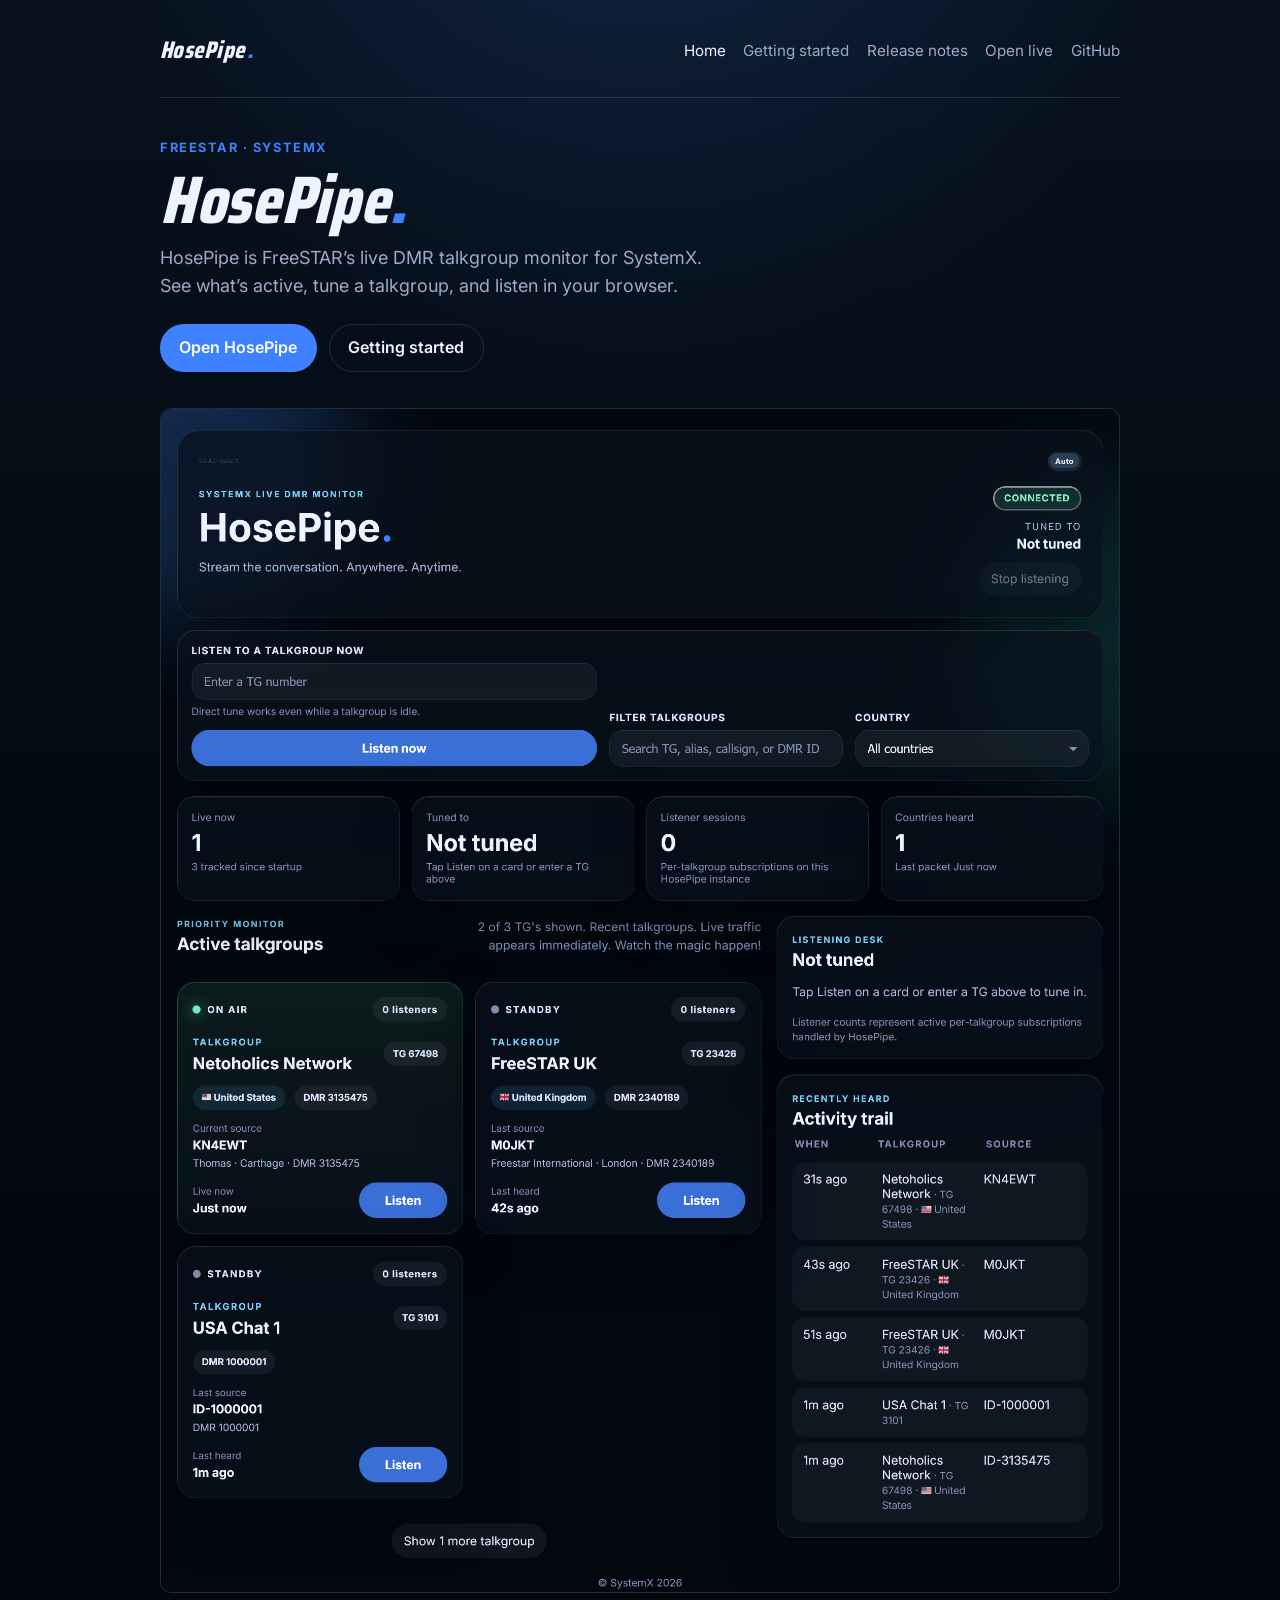
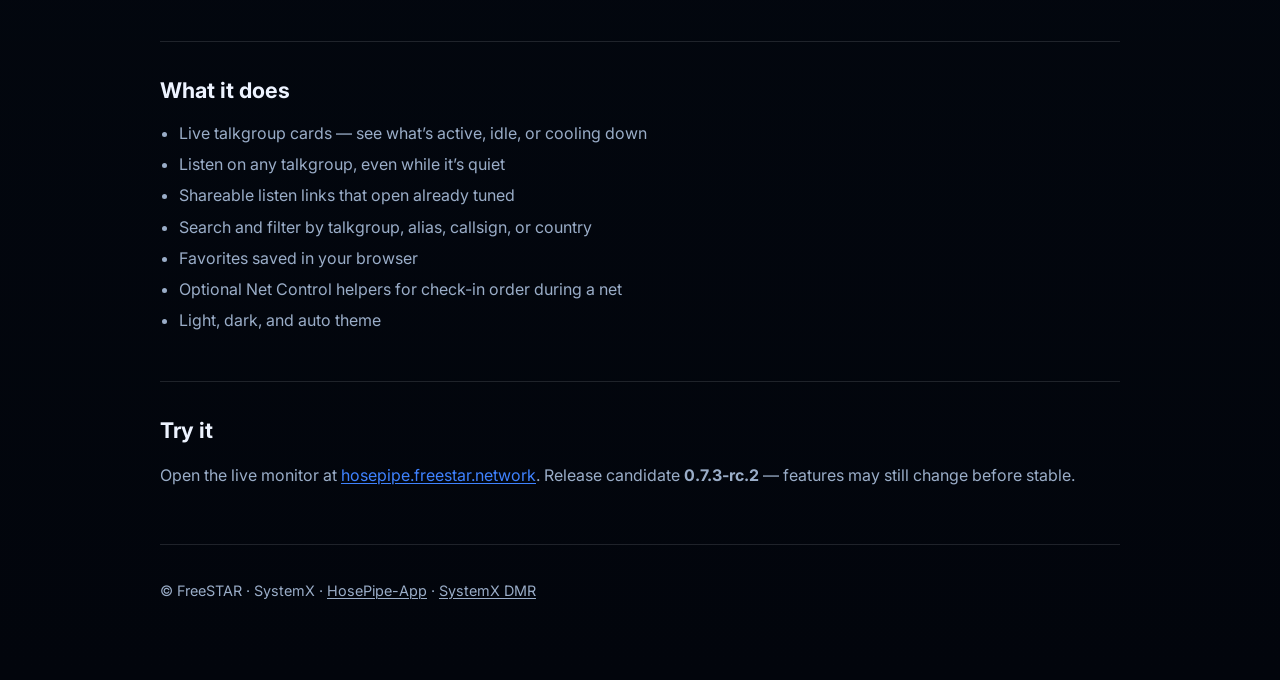
==== docs/index.html @ ccb86dbc "Add public docs site and FreeSTAR SystemX SEO copy. Ship a GitHub Pages landing with crawl files and" ====
<!doctype html>
<html lang="en">
  <head>
    <meta charset="utf-8" />
    <meta name="viewport" content="width=device-width, initial-scale=1" />
    <title>HosePipe — FreeSTAR SystemX DMR Talkgroup Monitor</title>
    <meta
      name="description"
      content="HosePipe is FreeSTAR’s live DMR talkgroup monitor for SystemX. See what’s active, tune a talkgroup, and listen in your browser."
    />
    <link rel="canonical" href="https://shaymez.github.io/HosePipe-App/" />
    <link rel="icon" type="image/svg+xml" href="./favicon.svg" />
    <meta property="og:type" content="website" />
    <meta property="og:site_name" content="HosePipe" />
    <meta property="og:title" content="HosePipe — FreeSTAR SystemX DMR Talkgroup Monitor" />
    <meta
      property="og:description"
      content="HosePipe is FreeSTAR’s live DMR talkgroup monitor for SystemX. See what’s active, tune a talkgroup, and listen in your browser."
    />
    <meta property="og:url" content="https://shaymez.github.io/HosePipe-App/" />
    <meta property="og:image" content="https://shaymez.github.io/HosePipe-App/og-image.png" />
    <meta property="og:image:width" content="1200" />
    <meta property="og:image:height" content="630" />
    <meta name="twitter:card" content="summary_large_image" />
    <meta name="twitter:title" content="HosePipe — FreeSTAR SystemX DMR Talkgroup Monitor" />
    <meta
      name="twitter:description"
      content="HosePipe is FreeSTAR’s live DMR talkgroup monitor for SystemX. See what’s active, tune a talkgroup, and listen in your browser."
    />
    <meta name="twitter:image" content="https://shaymez.github.io/HosePipe-App/og-image.png" />
    <script type="application/ld+json">
      {
        "@context": "https://schema.org",
        "@type": "WebApplication",
        "name": "HosePipe",
        "applicationCategory": "MultimediaApplication",
        "operatingSystem": "Web",
        "url": "https://hosepipe.freestar.network/",
        "description": "HosePipe is FreeSTAR’s live DMR talkgroup monitor for SystemX. See what’s active, tune a talkgroup, and listen in your browser.",
        "image": "https://shaymez.github.io/HosePipe-App/og-image.png",
        "publisher": {
          "@type": "Organization",
          "name": "FreeSTAR",
          "url": "https://freestar.network/"
        },
        "isPartOf": {
          "@type": "WebSite",
          "name": "SystemX",
          "url": "https://freestar.network/systemx-dmr/"
        },
        "sameAs": [
          "https://github.com/ShaYmez/HosePipe-App",
          "https://hosepipe.freestar.network/"
        ]
      }
    </script>
    <link rel="preconnect" href="https://fonts.googleapis.com" />
    <link rel="preconnect" href="https://fonts.gstatic.com" crossorigin />
    <link
      href="https://fonts.googleapis.com/css2?family=Inter:wght@400;600;700&family=Saira+Condensed:ital,wght@1,700;1,800&display=swap"
      rel="stylesheet"
    />
    <link rel="stylesheet" href="./styles.css" />
  </head>
  <body>
    <div class="wrap">
      <header class="site-nav">
        <a class="brand" href="./">HosePipe<span class="brand-dot">.</span></a>
        <nav class="nav-links" aria-label="Site">
          <a href="./" aria-current="page">Home</a>
          <a href="./getting-started.html">Getting started</a>
          <a href="./beta.html">Release notes</a>
          <a href="https://hosepipe.freestar.network/">Open live</a>
          <a href="https://github.com/ShaYmez/HosePipe-App">GitHub</a>
        </nav>
      </header>

      <main>
        <span class="eyebrow">FreeSTAR · SystemX</span>
        <h1>HosePipe<span class="dot">.</span></h1>
        <p class="lede">
          HosePipe is FreeSTAR’s live DMR talkgroup monitor for SystemX. See what’s active, tune a
          talkgroup, and listen in your browser.
        </p>
        <div class="cta-row">
          <a class="button button-primary" href="https://hosepipe.freestar.network/">Open HosePipe</a>
          <a class="button button-secondary" href="./getting-started.html">Getting started</a>
        </div>
        <img
          class="hero-shot"
          src="./assets/screenshot-app.png"
          width="1440"
          height="900"
          alt="HosePipe live talkgroup monitor showing active SystemX DMR talkgroups"
        />

        <section class="section" aria-labelledby="what-it-does">
          <h2 id="what-it-does">What it does</h2>
          <ul>
            <li>Live talkgroup cards — see what’s active, idle, or cooling down</li>
            <li>Listen on any talkgroup, even while it’s quiet</li>
            <li>Shareable listen links that open already tuned</li>
            <li>Search and filter by talkgroup, alias, callsign, or country</li>
            <li>Favorites saved in your browser</li>
            <li>Optional Net Control helpers for check-in order during a net</li>
            <li>Light, dark, and auto theme</li>
          </ul>
        </section>

        <section class="section" aria-labelledby="try-it">
          <h2 id="try-it">Try it</h2>
          <p>
            Open the live monitor at
            <a href="https://hosepipe.freestar.network/">hosepipe.freestar.network</a>. Release
            candidate <strong>0.7.3-rc.2</strong> — features may still change before stable.
          </p>
        </section>
      </main>

      <footer class="site-footer">
        <p>
          © FreeSTAR · SystemX ·
          <a href="https://github.com/ShaYmez/HosePipe-App">HosePipe-App</a> ·
          <a href="https://freestar.network/systemx-dmr/">SystemX DMR</a>
        </p>
      </footer>
    </div>
  </body>
</html>
---- docs/styles.css ----
:root {
  --bg: #030810;
  --bg-elevated: #07111d;
  --text: #edf3ff;
  --muted: #9aadc8;
  --accent: #3f82ff;
  --line: rgba(237, 243, 255, 0.12);
  --font: "Inter", system-ui, sans-serif;
  --display: "Saira Condensed", "Arial Narrow", sans-serif;
}

* {
  box-sizing: border-box;
}

html {
  color-scheme: dark;
}

body {
  margin: 0;
  min-height: 100vh;
  font-family: var(--font);
  background:
    radial-gradient(ellipse 80% 50% at 50% -10%, rgba(63, 130, 255, 0.18), transparent 55%),
    linear-gradient(180deg, #07111d 0%, var(--bg) 45%, #02050c 100%);
  color: var(--text);
  line-height: 1.55;
}

a {
  color: var(--accent);
  text-decoration-thickness: 1px;
  text-underline-offset: 0.15em;
}

a:hover {
  color: #7eacff;
}

.wrap {
  width: min(960px, calc(100% - 2rem));
  margin: 0 auto;
  padding: 1.5rem 0 4rem;
}

.site-nav {
  display: flex;
  flex-wrap: wrap;
  align-items: center;
  justify-content: space-between;
  gap: 0.75rem 1.25rem;
  padding: 0.5rem 0 1.75rem;
  border-bottom: 1px solid var(--line);
  margin-bottom: 2.5rem;
}

.brand {
  display: inline-flex;
  align-items: baseline;
  gap: 0.15rem;
  color: var(--text);
  text-decoration: none;
  font-family: var(--display);
  font-style: italic;
  font-weight: 800;
  font-size: 1.5rem;
  letter-spacing: 0.02em;
}

.brand-dot {
  color: var(--accent);
}

.nav-links {
  display: flex;
  flex-wrap: wrap;
  gap: 0.85rem 1.1rem;
  font-size: 0.95rem;
}

.nav-links a {
  color: var(--muted);
  text-decoration: none;
}

.nav-links a:hover,
.nav-links a[aria-current="page"] {
  color: var(--text);
}

.eyebrow {
  display: block;
  margin-bottom: 0.65rem;
  color: var(--accent);
  font-size: 0.8rem;
  font-weight: 700;
  letter-spacing: 0.12em;
  text-transform: uppercase;
}

h1 {
  margin: 0 0 0.75rem;
  font-family: var(--display);
  font-style: italic;
  font-weight: 800;
  font-size: clamp(2.6rem, 8vw, 4.2rem);
  line-height: 0.95;
  letter-spacing: 0.01em;
}

h1 .dot {
  color: var(--accent);
}

.lede {
  margin: 0 0 1.5rem;
  max-width: 36rem;
  color: var(--muted);
  font-size: 1.125rem;
}

.cta-row {
  display: flex;
  flex-wrap: wrap;
  gap: 0.75rem;
  margin-bottom: 2.25rem;
}

.button {
  display: inline-flex;
  align-items: center;
  justify-content: center;
  min-height: 2.75rem;
  padding: 0.65rem 1.15rem;
  border-radius: 999px;
  border: 1px solid transparent;
  font-weight: 600;
  text-decoration: none;
}

.button-primary {
  background: var(--accent);
  color: #fff;
}

.button-primary:hover {
  background: #5a94ff;
  color: #fff;
}

.button-secondary {
  border-color: var(--line);
  background: transparent;
  color: var(--text);
}

.button-secondary:hover {
  border-color: rgba(237, 243, 255, 0.3);
  color: #fff;
}

.hero-shot {
  display: block;
  width: 100%;
  height: auto;
  border: 1px solid var(--line);
  border-radius: 12px;
  background: var(--bg-elevated);
}

.section {
  margin-top: 3rem;
  padding-top: 2rem;
  border-top: 1px solid var(--line);
}

.section h2 {
  margin: 0 0 0.85rem;
  font-size: 1.35rem;
}

.section p,
.section li {
  color: var(--muted);
}

.section ul {
  margin: 0;
  padding-left: 1.2rem;
}

.section li + li {
  margin-top: 0.4rem;
}

.doc-page h1 {
  font-size: clamp(2rem, 6vw, 3rem);
  margin-bottom: 1rem;
}

.doc-page h2 {
  margin: 2rem 0 0.75rem;
  font-size: 1.25rem;
}

.doc-page p,
.doc-page li {
  color: var(--muted);
}

.doc-page strong {
  color: var(--text);
}

.site-footer {
  margin-top: 3.5rem;
  padding-top: 1.25rem;
  border-top: 1px solid var(--line);
  color: var(--muted);
  font-size: 0.9rem;
}

.site-footer a {
  color: var(--muted);
}

.site-footer a:hover {
  color: var(--text);
}
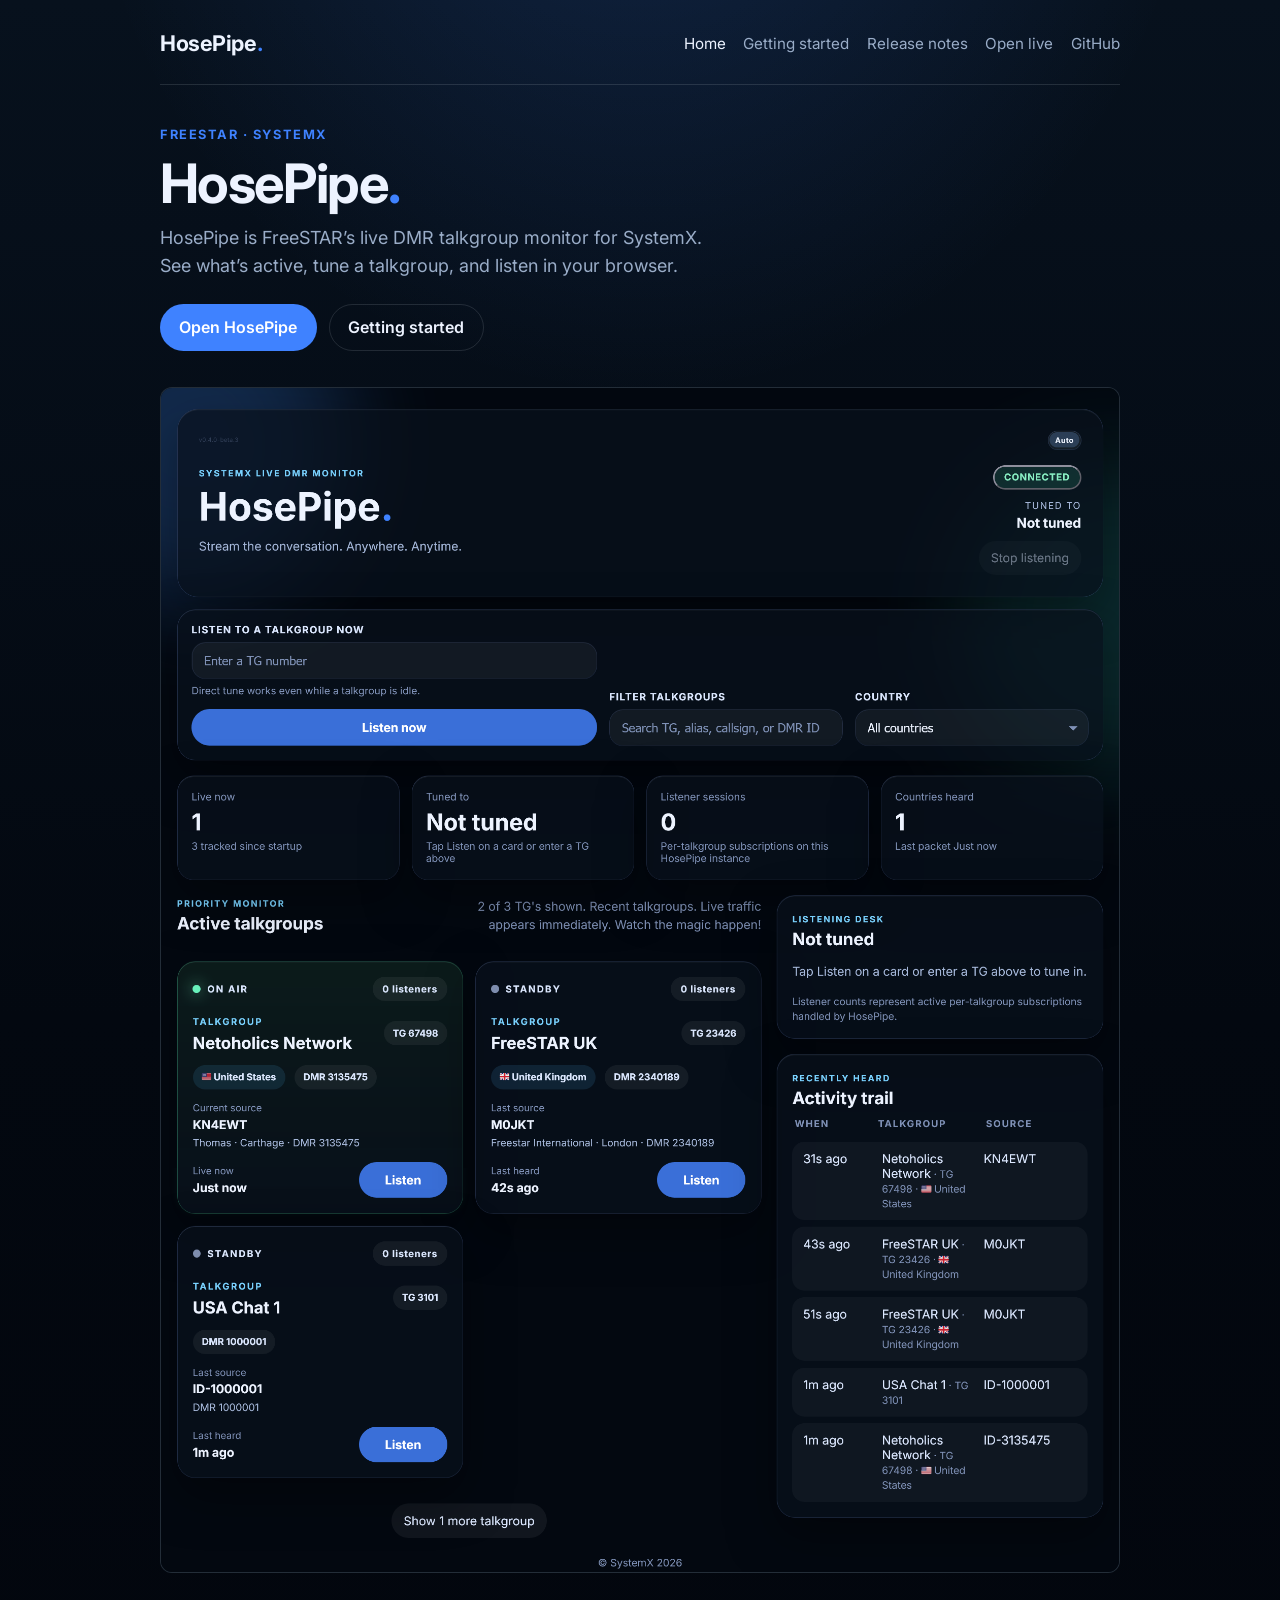
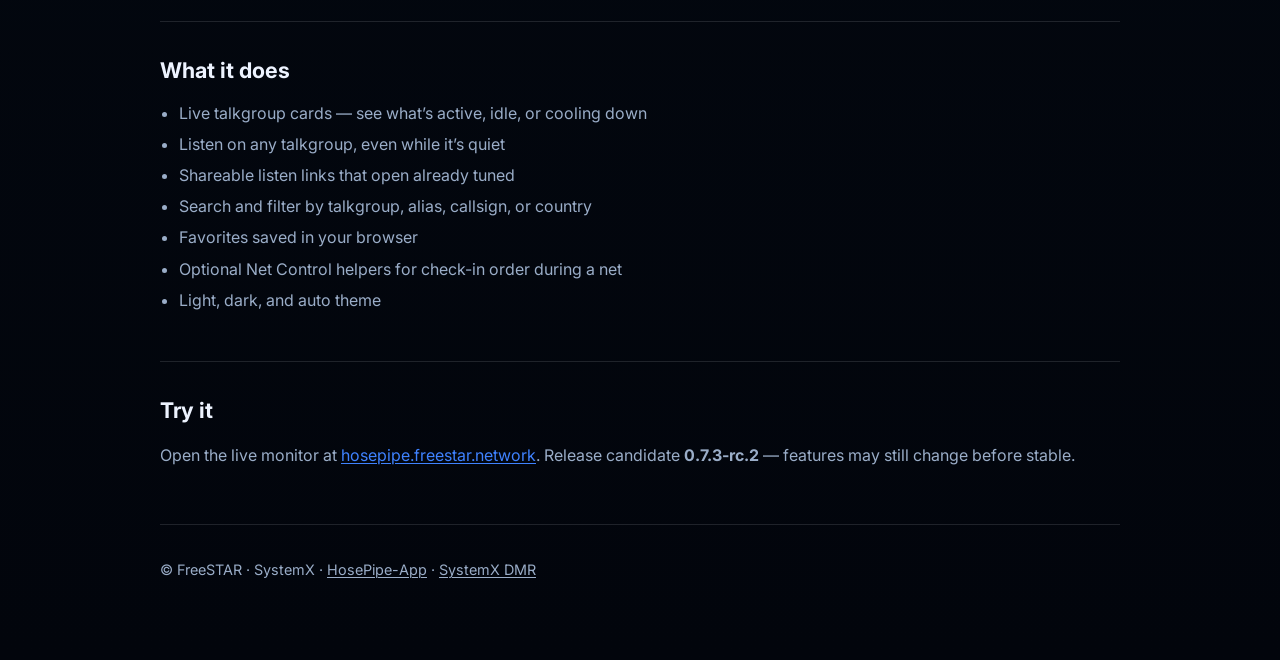
==== commit 2917b335: "Match HosePipe wordmark to the live app typography. Drop italic condensed headers and use Inter for " ====
--- a/docs/index.html
+++ b/docs/index.html
@@ -57,7 +57,7 @@
     <link rel="preconnect" href="https://fonts.googleapis.com" />
     <link rel="preconnect" href="https://fonts.gstatic.com" crossorigin />
     <link
-      href="https://fonts.googleapis.com/css2?family=Inter:wght@400;600;700&family=Saira+Condensed:ital,wght@1,700;1,800&display=swap"
+      href="https://fonts.googleapis.com/css2?family=Inter:wght@400;600;700&display=swap"
       rel="stylesheet"
     />
     <link rel="stylesheet" href="./styles.css" />
--- a/docs/styles.css
+++ b/docs/styles.css
@@ -5,8 +5,7 @@
   --muted: #9aadc8;
   --accent: #3f82ff;
   --line: rgba(237, 243, 255, 0.12);
-  --font: "Inter", system-ui, sans-serif;
-  --display: "Saira Condensed", "Arial Narrow", sans-serif;
+  --font: Inter, ui-sans-serif, system-ui, sans-serif;
 }
 
 * {
@@ -58,14 +57,15 @@
 .brand {
   display: inline-flex;
   align-items: baseline;
-  gap: 0.15rem;
+  gap: 0;
   color: var(--text);
   text-decoration: none;
-  font-family: var(--display);
-  font-style: italic;
-  font-weight: 800;
-  font-size: 1.5rem;
-  letter-spacing: 0.02em;
+  font-family: var(--font);
+  font-style: normal;
+  font-weight: 700;
+  font-size: 1.35rem;
+  letter-spacing: -0.02em;
+  line-height: 1;
 }
 
 .brand-dot {
@@ -101,12 +101,12 @@
 
 h1 {
   margin: 0 0 0.75rem;
-  font-family: var(--display);
-  font-style: italic;
-  font-weight: 800;
-  font-size: clamp(2.6rem, 8vw, 4.2rem);
-  line-height: 0.95;
-  letter-spacing: 0.01em;
+  font-family: var(--font);
+  font-style: normal;
+  font-weight: 700;
+  font-size: clamp(2.4rem, 6vw, 3.4rem);
+  line-height: 1.05;
+  letter-spacing: -0.03em;
 }
 
 h1 .dot {
